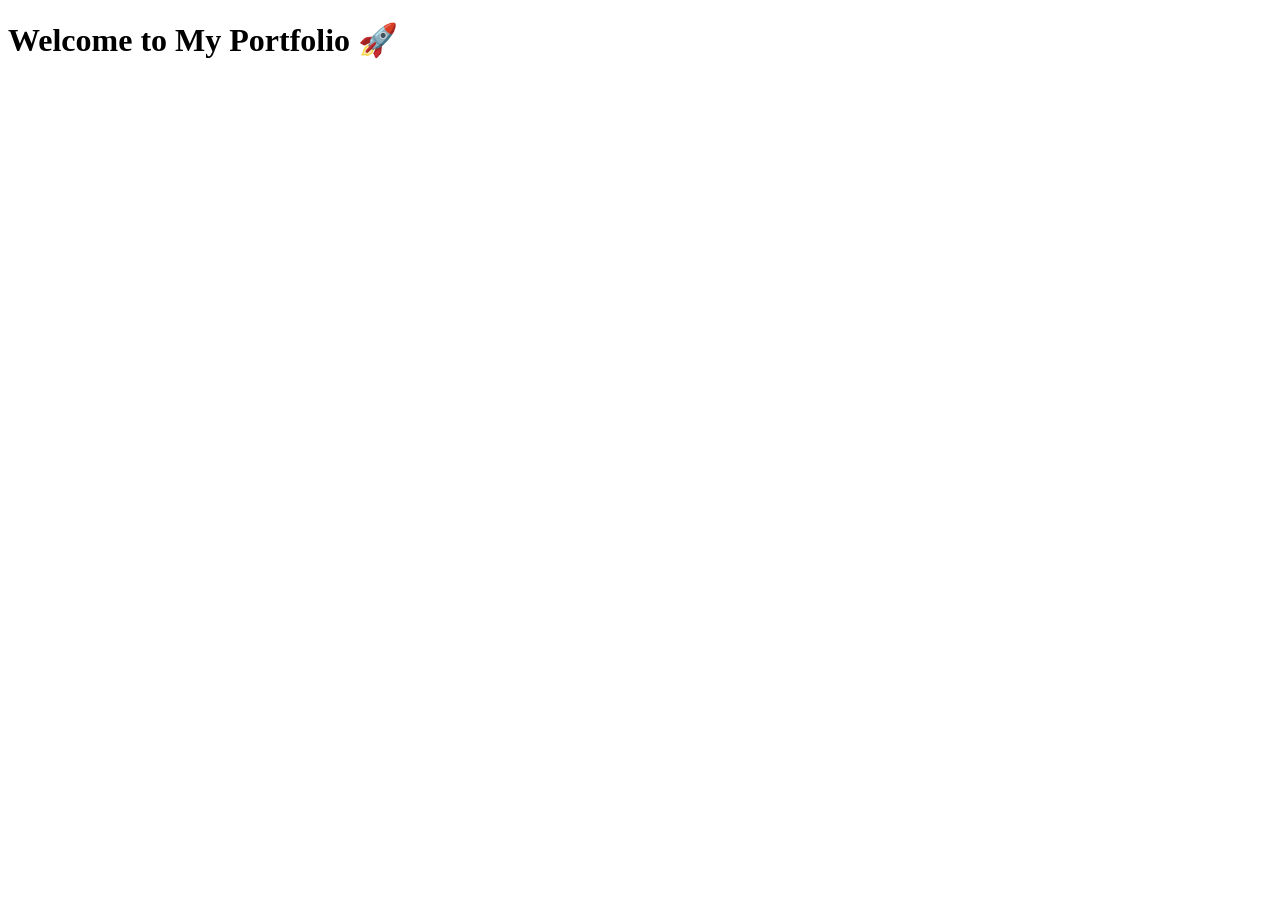
==== index.html @ a20537d0 "Add portfolio files" ====
<!DOCTYPE html>
<html lang="en">
<head>
    <meta charset="UTF-8">
    <meta name="viewport" content="width=device-width, initial-scale=1.0">
    <title>Madiha Mahvish | Portfolio</title>

    <link rel="stylesheet" href="style.css">
</head>
<body>

<h1>Welcome to My Portfolio 🚀</h1>

<script src="script.js"></script>

</body>
</html>
---- style.css ----
/* =========================
   About Section
========================= */

.about{

padding:140px 8% 80px;

}

.about-container{

display:flex;

align-items:center;

justify-content:center;

gap:60px;

flex-wrap:wrap;

}

.about-image img{

width:320px;

height:320px;

object-fit:cover;

border-radius:50%;

border:5px solid rgba(255,255,255,.15);

box-shadow:0 20px 50px rgba(91,108,255,.3);

}

.about-content{

flex:1;

min-width:320px;

}

.about-content h1{

font-size:48px;

margin-bottom:20px;

background:linear-gradient(90deg,#66d9ff,#7c6cff,#d946ef);

-webkit-background-clip:text;

-webkit-text-fill-color:transparent;

}

.about-content p{

color:#d7d7d7;

line-height:1.8;

margin-bottom:20px;

}

.skills{

margin:30px 0;

}

.skills h2{

margin-bottom:15px;

}

.skills span{

display:inline-block;

padding:10px 18px;

margin:8px;

background:rgba(255,255,255,.08);

border-radius:30px;

backdrop-filter:blur(15px);

transition:.3s;

}

.skills span:hover{

background:linear-gradient(90deg,#5b6cff,#8b5cf6);

transform:translateY(-4px);

}

.info p{

margin:10px 0;

}

@media(max-width:768px){

.about-content h1{

font-size:36px;

}

.about-image img{

width:240px;

height:240px;

}

}/* ===========================
   Projects
=========================== */

.projects{

padding:140px 8%;

}

.section-title{

text-align:center;

font-size:50px;

margin-bottom:60px;

background:linear-gradient(90deg,#66d9ff,#8b5cf6,#d946ef);

-webkit-background-clip:text;

-webkit-text-fill-color:transparent;

}

.project-grid{

display:grid;

grid-template-columns:repeat(auto-fit,minmax(320px,1fr));

gap:35px;

}

.project-card{

padding:25px;

border-radius:25px;

}

.project-card img{

width:100%;

height:220px;

object-fit:cover;

border-radius:20px;

margin-bottom:20px;

}

.project-card h2{

margin-bottom:15px;

}

.project-card p{

color:#cfcfcf;

line-height:1.6;

margin-bottom:20px;

}

.tech{

margin-bottom:20px;

}

.tech span{

display:inline-block;

padding:8px 16px;

margin:5px;

background:rgba(255,255,255,.08);

border-radius:30px;

font-size:14px;

transition:.3s;

}

.tech span:hover{

background:#5b6cff;

}

.project-card:hover{

transform:translateY(-12px);

transition:.4s;

box-shadow:0 20px 50px rgba(91,108,255,.35);

}/* ==========================
Dashboard
========================== */

.dashboard{

padding:140px 8%;

}

.stats{

display:grid;

grid-template-columns:repeat(auto-fit,minmax(220px,1fr));

gap:25px;

margin-bottom:60px;

}

.stat-card{

text-align:center;

padding:30px;

}

.stat-card h2{

font-size:45px;

color:#7c6cff;

margin-bottom:10px;

}

.chart-grid{

display:grid;

grid-template-columns:repeat(auto-fit,minmax(450px,1fr));

gap:30px;

}

#skillsChart,
#projectChart{

width:100%;

height:420px;

}

@media(max-width:768px){

.chart-grid{

grid-template-columns:1fr;

}

}/* ===========================
CONTACT
=========================== */

.contact{

padding:140px 8%;

}

.contact-container{

display:grid;

grid-template-columns:1fr 1fr;

gap:40px;

}

.contact-info{

padding:40px;

}

.contact-info h2{

margin-bottom:20px;

font-size:35px;

}

.contact-info p{

color:#cfcfcf;

line-height:1.7;

margin-bottom:30px;

}

.contact-item{

display:flex;

align-items:center;

gap:15px;

margin:20px 0;

font-size:18px;

}

.contact-item i{

font-size:22px;

color:#7c6cff;

}

.contact-form{

padding:40px;

}

.contact-form form{

display:flex;

flex-direction:column;

gap:20px;

}

.contact-form input,

.contact-form textarea{

padding:18px;

border:none;

border-radius:15px;

background:rgba(255,255,255,.08);

color:white;

font-size:16px;

outline:none;

backdrop-filter:blur(10px);

}

.contact-form textarea{

resize:none;

}

.contact-form button{

cursor:pointer;

}

.contact-form input::placeholder,

.contact-form textarea::placeholder{

color:#bfbfbf;

}

@media(max-width:900px){

.contact-container{

grid-template-columns:1fr;

}

}/* ===========================
CHATBOT
=========================== */

.chat-section{

padding:140px 8%;

display:flex;

justify-content:center;

}

.chatbot{

width:700px;

padding:30px;

}

.chatbot h1{

text-align:center;

margin-bottom:25px;

}

.chat-box{

height:420px;

overflow-y:auto;

background:rgba(255,255,255,.05);

padding:20px;

border-radius:20px;

margin-bottom:20px;

}

.bot-msg{

background:#5b6cff;

padding:12px 18px;

border-radius:15px;

margin:10px 0;

width:fit-content;

max-width:80%;

}

.user-msg{

background:#222;

padding:12px 18px;

border-radius:15px;

margin:10px 0 10px auto;

width:fit-content;

max-width:80%;

}

.chat-input{

display:flex;

gap:15px;

}

.chat-input input{

flex:1;

padding:16px;

border:none;

border-radius:15px;

background:rgba(255,255,255,.08);

color:white;

outline:none;

}

.chat-input button{

padding:16px 30px;

}/* ==========================
CERTIFICATES
========================== */

.certificates{

padding:140px 8%;

}

.certificate-grid{

display:grid;

grid-template-columns:repeat(auto-fit,minmax(320px,1fr));

gap:30px;

}

.certificate-card{

padding:35px;

text-align:center;

transition:.4s;

}

.certificate-card:hover{

transform:translateY(-12px);

}

.certificate-card i{

font-size:60px;

margin-bottom:20px;

background:linear-gradient(90deg,#66d9ff,#8b5cf6,#d946ef);

-webkit-background-clip:text;

-webkit-text-fill-color:transparent;

}

.certificate-card h2{

margin-bottom:15px;

}

.certificate-card p{

color:#d0d0d0;

margin-bottom:25px;

line-height:1.6;

}/* ===========================
THEME TOGGLE
=========================== */

.theme-btn{

width:50px;

height:50px;

border:none;

border-radius:50%;

cursor:pointer;

font-size:22px;

background:rgba(255,255,255,.12);

backdrop-filter:blur(15px);

color:white;

transition:.4s;

}

.theme-btn:hover{

transform:rotate(180deg);

background:#5b6cff;

}

/* ===========================
LIGHT MODE
=========================== */

body.light{

background:#f4f7fc;

color:#111;

}

body.light nav{

background:rgba(255,255,255,.75);

}

body.light .glass{

background:rgba(255,255,255,.75);

border:1px solid rgba(0,0,0,.08);

}

body.light p,

body.light span,

body.light li,

body.light a{

color:#222;

}

body.light .btn{

color:white;

}/* ===========================
GITHUB
=========================== */

.github{

padding:140px 8%;

}

.repo-grid{

display:grid;

grid-template-columns:repeat(auto-fit,minmax(340px,1fr));

gap:30px;

}

.repo-card{

padding:30px;

transition:.4s;

}

.repo-card:hover{

transform:translateY(-10px);

}

.repo-card h2{

margin-bottom:15px;

}

.repo-card p{

color:#cfcfcf;

margin-bottom:20px;

line-height:1.7;

min-height:70px;

}

.repo-info{

display:flex;

justify-content:space-between;

margin-bottom:20px;

font-size:18px;

}/* ===================================
   PRELOADER
=================================== */

#preloader{

position:fixed;

top:0;
left:0;

width:100%;
height:100vh;

background:#09090f;

display:flex;

justify-content:center;
align-items:center;

z-index:99999;

transition:opacity .8s ease,
visibility .8s;

}

#preloader.hide{

opacity:0;
visibility:hidden;

}

.loader{

text-align:center;

}

.circle{

width:90px;
height:90px;

border-radius:50%;

border:6px solid rgba(255,255,255,.15);

border-top:6px solid #7c6cff;

animation:spin 1s linear infinite;

margin:auto auto 25px;

}

.loader h2{

font-size:30px;

background:linear-gradient(90deg,#66d9ff,#7c6cff,#d946ef);

-webkit-background-clip:text;

-webkit-text-fill-color:transparent;

margin-bottom:10px;

}

.loader p{

color:#bbbbbb;

}

@keyframes spin{

100%{

transform:rotate(360deg);

}

}
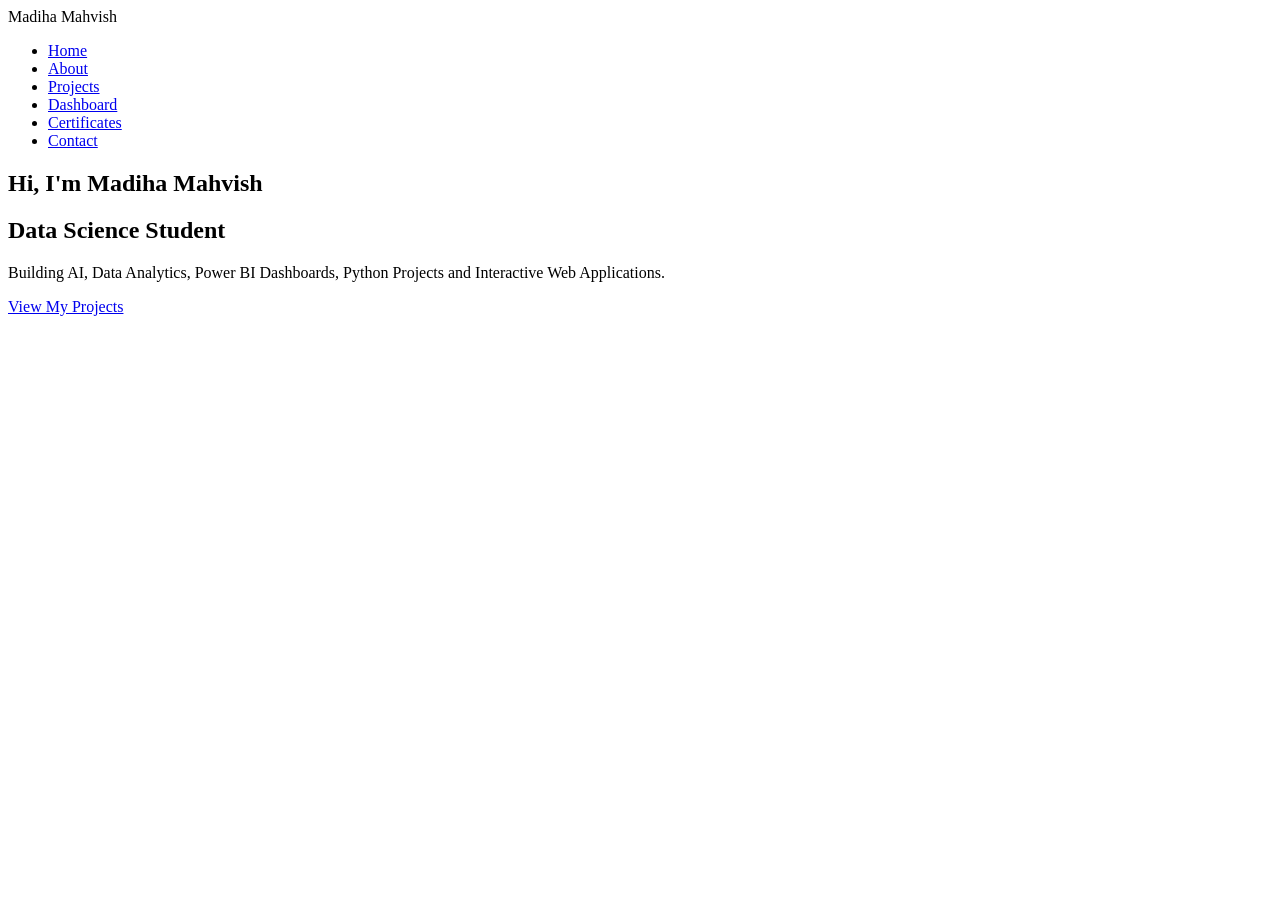
==== commit 7eb1774a: "Create premium homepage" ====
--- a/index.html
+++ b/index.html
@@ -1,17 +1,63 @@
+
 <!DOCTYPE html>
 <html lang="en">
 <head>
-    <meta charset="UTF-8">
-    <meta name="viewport" content="width=device-width, initial-scale=1.0">
-    <title>Madiha Mahvish | Portfolio</title>
+  <meta charset="UTF-8">
+  <meta name="viewport" content="width=device-width, initial-scale=1.0">
+  <title>Madiha Mahvish | AI Portfolio</title>
 
-    <link rel="stylesheet" href="style.css">
+  <link rel="stylesheet" href="css/style.css">
+
+  <link rel="preconnect" href="https://fonts.googleapis.com">
+  <link rel="preconnect" href="https://fonts.gstatic.com" crossorigin>
+
+  <link href="https://fonts.googleapis.com/css2?family=Poppins:wght@300;400;500;600;700&display=swap" rel="stylesheet">
 </head>
+
 <body>
 
-<h1>Welcome to My Portfolio 🚀</h1>
+<nav class="navbar">
 
-<script src="script.js"></script>
+<div class="logo">
+Madiha Mahvish
+</div>
+
+<ul>
+
+<li><a href="index.html">Home</a></li>
+<li><a href="about.html">About</a></li>
+<li><a href="projects.html">Projects</a></li>
+<li><a href="dashboard.html">Dashboard</a></li>
+<li><a href="certificates.html">Certificates</a></li>
+<li><a href="contact.html">Contact</a></li>
+
+</ul>
+
+</nav>
+
+<section class="hero">
+
+<h1>
+Hi, I'm <span>Madiha Mahvish</span>
+</h1>
+
+<h2>
+Data Science Student
+</h2>
+
+<p>
+
+Building AI, Data Analytics, Power BI Dashboards, Python Projects and Interactive Web Applications.
+
+</p>
+
+<a href="projects.html" class="btn">
+View My Projects
+</a>
+
+</section>
+
+<script src="js/script.js"></script>
 
 </body>
 </html>
--- a/css/style.css
+++ b/css/style.css
@@ -0,0 +1,842 @@
+/* =========================
+   About Section
+========================= */
+
+.about{
+
+padding:140px 8% 80px;
+
+}
+
+.about-container{
+
+display:flex;
+
+align-items:center;
+
+justify-content:center;
+
+gap:60px;
+
+flex-wrap:wrap;
+
+}
+
+.about-image img{
+
+width:320px;
+
+height:320px;
+
+object-fit:cover;
+
+border-radius:50%;
+
+border:5px solid rgba(255,255,255,.15);
+
+box-shadow:0 20px 50px rgba(91,108,255,.3);
+
+}
+
+.about-content{
+
+flex:1;
+
+min-width:320px;
+
+}
+
+.about-content h1{
+
+font-size:48px;
+
+margin-bottom:20px;
+
+background:linear-gradient(90deg,#66d9ff,#7c6cff,#d946ef);
+
+-webkit-background-clip:text;
+
+-webkit-text-fill-color:transparent;
+
+}
+
+.about-content p{
+
+color:#d7d7d7;
+
+line-height:1.8;
+
+margin-bottom:20px;
+
+}
+
+.skills{
+
+margin:30px 0;
+
+}
+
+.skills h2{
+
+margin-bottom:15px;
+
+}
+
+.skills span{
+
+display:inline-block;
+
+padding:10px 18px;
+
+margin:8px;
+
+background:rgba(255,255,255,.08);
+
+border-radius:30px;
+
+backdrop-filter:blur(15px);
+
+transition:.3s;
+
+}
+
+.skills span:hover{
+
+background:linear-gradient(90deg,#5b6cff,#8b5cf6);
+
+transform:translateY(-4px);
+
+}
+
+.info p{
+
+margin:10px 0;
+
+}
+
+@media(max-width:768px){
+
+.about-content h1{
+
+font-size:36px;
+
+}
+
+.about-image img{
+
+width:240px;
+
+height:240px;
+
+}
+
+}/* ===========================
+   Projects
+=========================== */
+
+.projects{
+
+padding:140px 8%;
+
+}
+
+.section-title{
+
+text-align:center;
+
+font-size:50px;
+
+margin-bottom:60px;
+
+background:linear-gradient(90deg,#66d9ff,#8b5cf6,#d946ef);
+
+-webkit-background-clip:text;
+
+-webkit-text-fill-color:transparent;
+
+}
+
+.project-grid{
+
+display:grid;
+
+grid-template-columns:repeat(auto-fit,minmax(320px,1fr));
+
+gap:35px;
+
+}
+
+.project-card{
+
+padding:25px;
+
+border-radius:25px;
+
+}
+
+.project-card img{
+
+width:100%;
+
+height:220px;
+
+object-fit:cover;
+
+border-radius:20px;
+
+margin-bottom:20px;
+
+}
+
+.project-card h2{
+
+margin-bottom:15px;
+
+}
+
+.project-card p{
+
+color:#cfcfcf;
+
+line-height:1.6;
+
+margin-bottom:20px;
+
+}
+
+.tech{
+
+margin-bottom:20px;
+
+}
+
+.tech span{
+
+display:inline-block;
+
+padding:8px 16px;
+
+margin:5px;
+
+background:rgba(255,255,255,.08);
+
+border-radius:30px;
+
+font-size:14px;
+
+transition:.3s;
+
+}
+
+.tech span:hover{
+
+background:#5b6cff;
+
+}
+
+.project-card:hover{
+
+transform:translateY(-12px);
+
+transition:.4s;
+
+box-shadow:0 20px 50px rgba(91,108,255,.35);
+
+}/* ==========================
+Dashboard
+========================== */
+
+.dashboard{
+
+padding:140px 8%;
+
+}
+
+.stats{
+
+display:grid;
+
+grid-template-columns:repeat(auto-fit,minmax(220px,1fr));
+
+gap:25px;
+
+margin-bottom:60px;
+
+}
+
+.stat-card{
+
+text-align:center;
+
+padding:30px;
+
+}
+
+.stat-card h2{
+
+font-size:45px;
+
+color:#7c6cff;
+
+margin-bottom:10px;
+
+}
+
+.chart-grid{
+
+display:grid;
+
+grid-template-columns:repeat(auto-fit,minmax(450px,1fr));
+
+gap:30px;
+
+}
+
+#skillsChart,
+#projectChart{
+
+width:100%;
+
+height:420px;
+
+}
+
+@media(max-width:768px){
+
+.chart-grid{
+
+grid-template-columns:1fr;
+
+}
+
+}/* ===========================
+CONTACT
+=========================== */
+
+.contact{
+
+padding:140px 8%;
+
+}
+
+.contact-container{
+
+display:grid;
+
+grid-template-columns:1fr 1fr;
+
+gap:40px;
+
+}
+
+.contact-info{
+
+padding:40px;
+
+}
+
+.contact-info h2{
+
+margin-bottom:20px;
+
+font-size:35px;
+
+}
+
+.contact-info p{
+
+color:#cfcfcf;
+
+line-height:1.7;
+
+margin-bottom:30px;
+
+}
+
+.contact-item{
+
+display:flex;
+
+align-items:center;
+
+gap:15px;
+
+margin:20px 0;
+
+font-size:18px;
+
+}
+
+.contact-item i{
+
+font-size:22px;
+
+color:#7c6cff;
+
+}
+
+.contact-form{
+
+padding:40px;
+
+}
+
+.contact-form form{
+
+display:flex;
+
+flex-direction:column;
+
+gap:20px;
+
+}
+
+.contact-form input,
+
+.contact-form textarea{
+
+padding:18px;
+
+border:none;
+
+border-radius:15px;
+
+background:rgba(255,255,255,.08);
+
+color:white;
+
+font-size:16px;
+
+outline:none;
+
+backdrop-filter:blur(10px);
+
+}
+
+.contact-form textarea{
+
+resize:none;
+
+}
+
+.contact-form button{
+
+cursor:pointer;
+
+}
+
+.contact-form input::placeholder,
+
+.contact-form textarea::placeholder{
+
+color:#bfbfbf;
+
+}
+
+@media(max-width:900px){
+
+.contact-container{
+
+grid-template-columns:1fr;
+
+}
+
+}/* ===========================
+CHATBOT
+=========================== */
+
+.chat-section{
+
+padding:140px 8%;
+
+display:flex;
+
+justify-content:center;
+
+}
+
+.chatbot{
+
+width:700px;
+
+padding:30px;
+
+}
+
+.chatbot h1{
+
+text-align:center;
+
+margin-bottom:25px;
+
+}
+
+.chat-box{
+
+height:420px;
+
+overflow-y:auto;
+
+background:rgba(255,255,255,.05);
+
+padding:20px;
+
+border-radius:20px;
+
+margin-bottom:20px;
+
+}
+
+.bot-msg{
+
+background:#5b6cff;
+
+padding:12px 18px;
+
+border-radius:15px;
+
+margin:10px 0;
+
+width:fit-content;
+
+max-width:80%;
+
+}
+
+.user-msg{
+
+background:#222;
+
+padding:12px 18px;
+
+border-radius:15px;
+
+margin:10px 0 10px auto;
+
+width:fit-content;
+
+max-width:80%;
+
+}
+
+.chat-input{
+
+display:flex;
+
+gap:15px;
+
+}
+
+.chat-input input{
+
+flex:1;
+
+padding:16px;
+
+border:none;
+
+border-radius:15px;
+
+background:rgba(255,255,255,.08);
+
+color:white;
+
+outline:none;
+
+}
+
+.chat-input button{
+
+padding:16px 30px;
+
+}/* ==========================
+CERTIFICATES
+========================== */
+
+.certificates{
+
+padding:140px 8%;
+
+}
+
+.certificate-grid{
+
+display:grid;
+
+grid-template-columns:repeat(auto-fit,minmax(320px,1fr));
+
+gap:30px;
+
+}
+
+.certificate-card{
+
+padding:35px;
+
+text-align:center;
+
+transition:.4s;
+
+}
+
+.certificate-card:hover{
+
+transform:translateY(-12px);
+
+}
+
+.certificate-card i{
+
+font-size:60px;
+
+margin-bottom:20px;
+
+background:linear-gradient(90deg,#66d9ff,#8b5cf6,#d946ef);
+
+-webkit-background-clip:text;
+
+-webkit-text-fill-color:transparent;
+
+}
+
+.certificate-card h2{
+
+margin-bottom:15px;
+
+}
+
+.certificate-card p{
+
+color:#d0d0d0;
+
+margin-bottom:25px;
+
+line-height:1.6;
+
+}/* ===========================
+THEME TOGGLE
+=========================== */
+
+.theme-btn{
+
+width:50px;
+
+height:50px;
+
+border:none;
+
+border-radius:50%;
+
+cursor:pointer;
+
+font-size:22px;
+
+background:rgba(255,255,255,.12);
+
+backdrop-filter:blur(15px);
+
+color:white;
+
+transition:.4s;
+
+}
+
+.theme-btn:hover{
+
+transform:rotate(180deg);
+
+background:#5b6cff;
+
+}
+
+/* ===========================
+LIGHT MODE
+=========================== */
+
+body.light{
+
+background:#f4f7fc;
+
+color:#111;
+
+}
+
+body.light nav{
+
+background:rgba(255,255,255,.75);
+
+}
+
+body.light .glass{
+
+background:rgba(255,255,255,.75);
+
+border:1px solid rgba(0,0,0,.08);
+
+}
+
+body.light p,
+
+body.light span,
+
+body.light li,
+
+body.light a{
+
+color:#222;
+
+}
+
+body.light .btn{
+
+color:white;
+
+}/* ===========================
+GITHUB
+=========================== */
+
+.github{
+
+padding:140px 8%;
+
+}
+
+.repo-grid{
+
+display:grid;
+
+grid-template-columns:repeat(auto-fit,minmax(340px,1fr));
+
+gap:30px;
+
+}
+
+.repo-card{
+
+padding:30px;
+
+transition:.4s;
+
+}
+
+.repo-card:hover{
+
+transform:translateY(-10px);
+
+}
+
+.repo-card h2{
+
+margin-bottom:15px;
+
+}
+
+.repo-card p{
+
+color:#cfcfcf;
+
+margin-bottom:20px;
+
+line-height:1.7;
+
+min-height:70px;
+
+}
+
+.repo-info{
+
+display:flex;
+
+justify-content:space-between;
+
+margin-bottom:20px;
+
+font-size:18px;
+
+}/* ===================================
+   PRELOADER
+=================================== */
+
+#preloader{
+
+position:fixed;
+
+top:0;
+left:0;
+
+width:100%;
+height:100vh;
+
+background:#09090f;
+
+display:flex;
+
+justify-content:center;
+align-items:center;
+
+z-index:99999;
+
+transition:opacity .8s ease,
+visibility .8s;
+
+}
+
+#preloader.hide{
+
+opacity:0;
+visibility:hidden;
+
+}
+
+.loader{
+
+text-align:center;
+
+}
+
+.circle{
+
+width:90px;
+height:90px;
+
+border-radius:50%;
+
+border:6px solid rgba(255,255,255,.15);
+
+border-top:6px solid #7c6cff;
+
+animation:spin 1s linear infinite;
+
+margin:auto auto 25px;
+
+}
+
+.loader h2{
+
+font-size:30px;
+
+background:linear-gradient(90deg,#66d9ff,#7c6cff,#d946ef);
+
+-webkit-background-clip:text;
+
+-webkit-text-fill-color:transparent;
+
+margin-bottom:10px;
+
+}
+
+.loader p{
+
+color:#bbbbbb;
+
+}
+
+@keyframes spin{
+
+100%{
+
+transform:rotate(360deg);
+
+}
+
+}
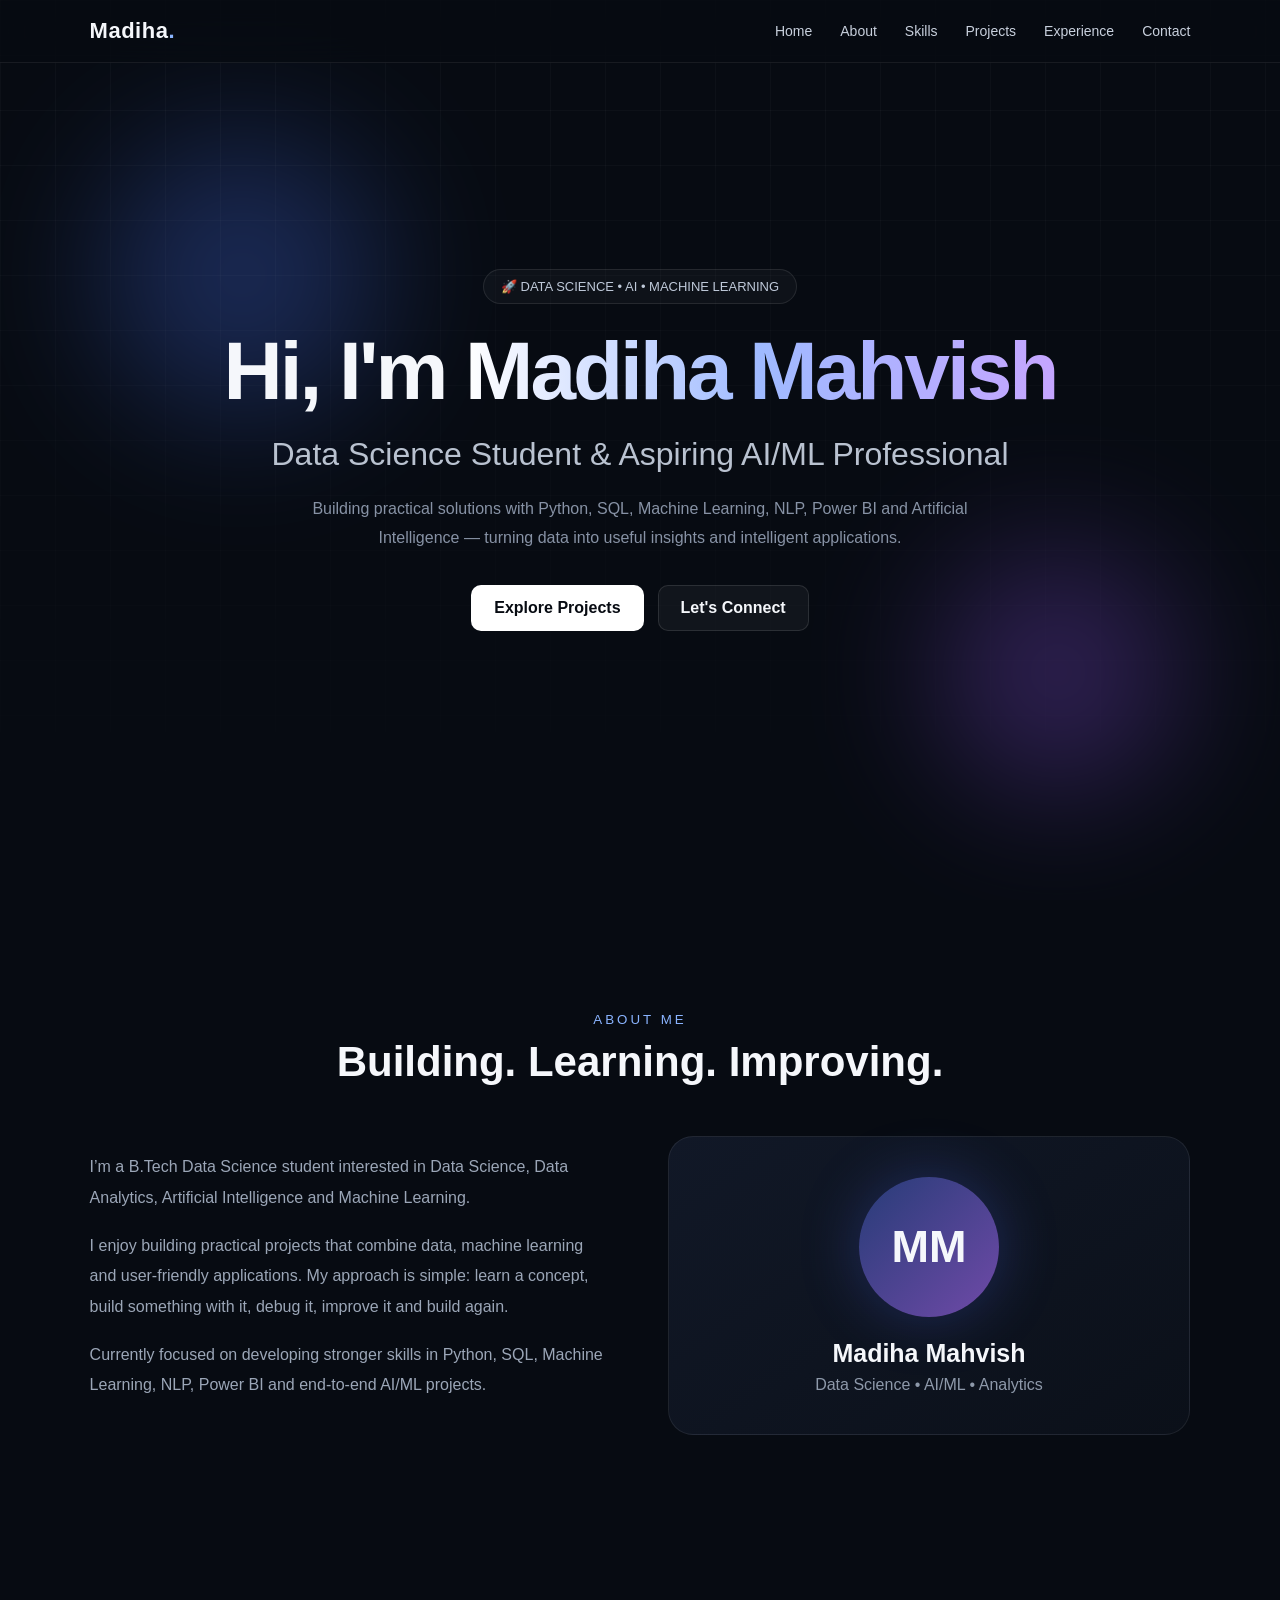
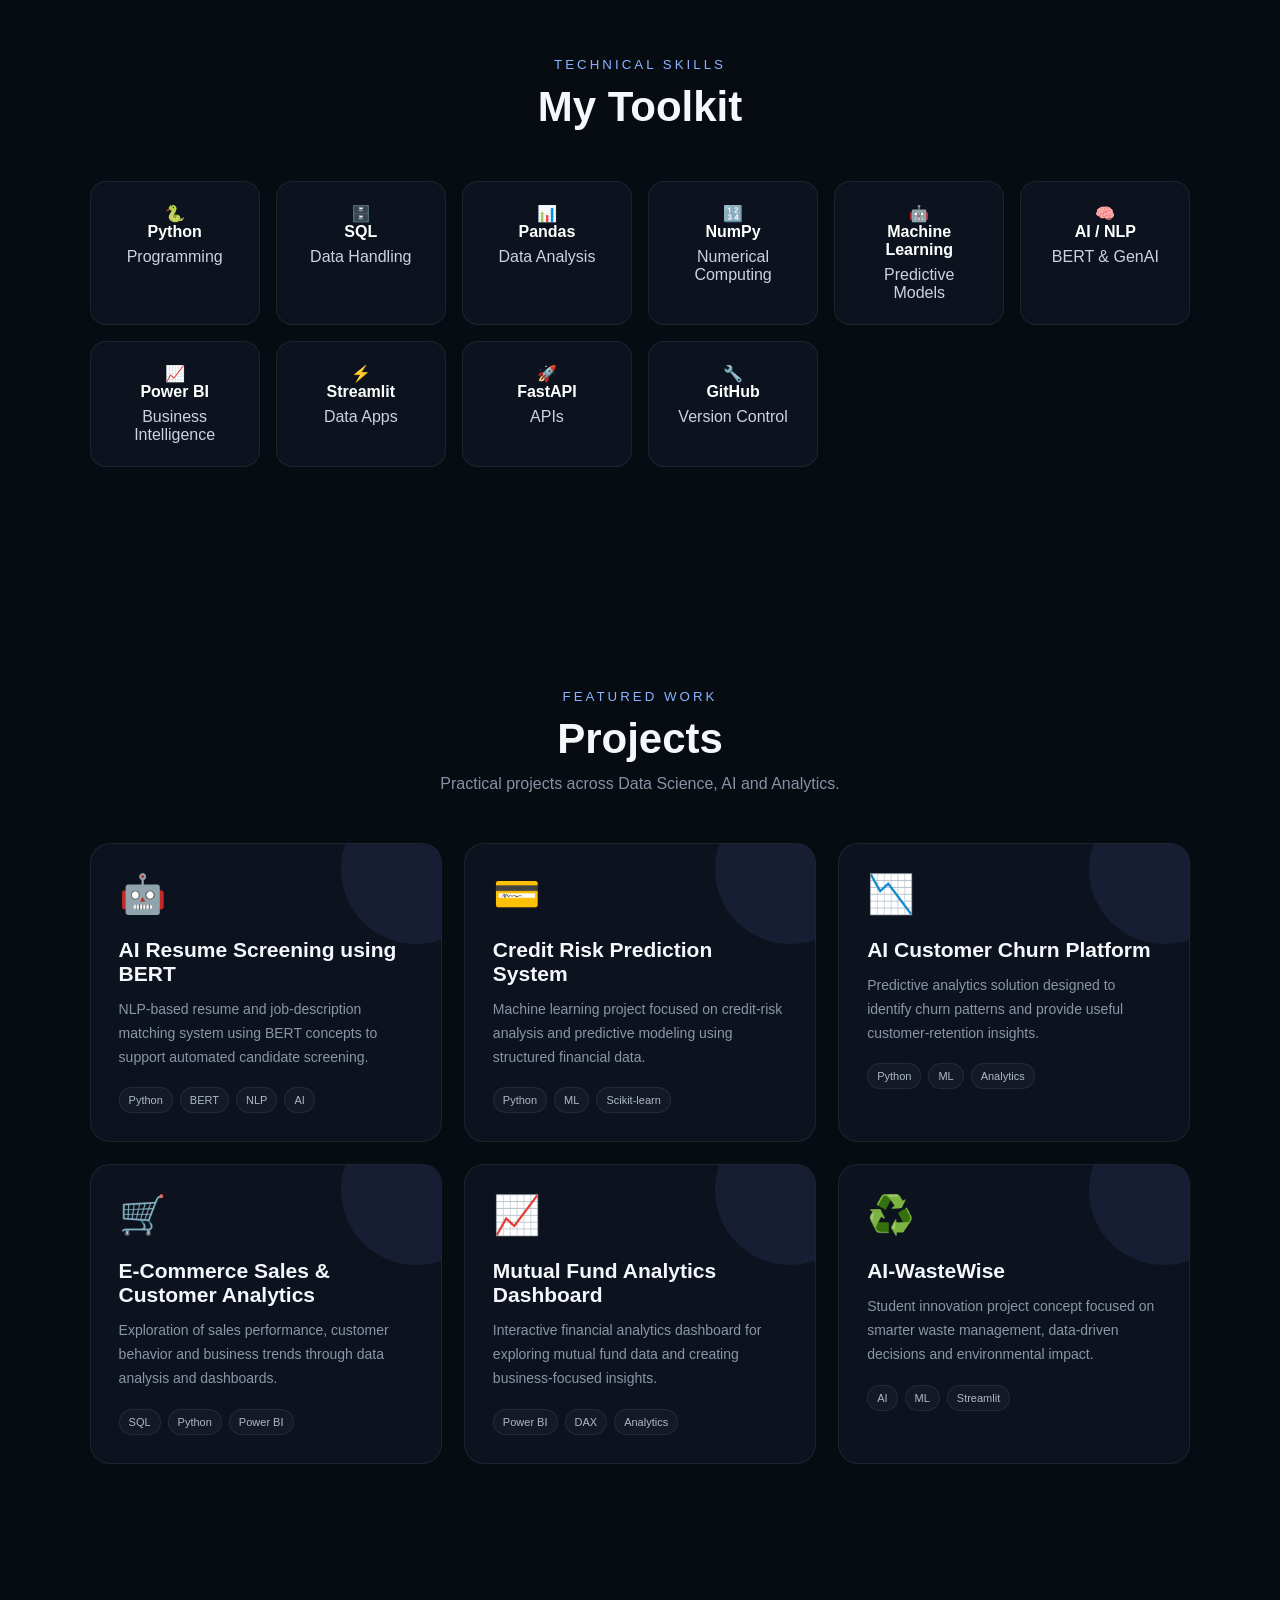
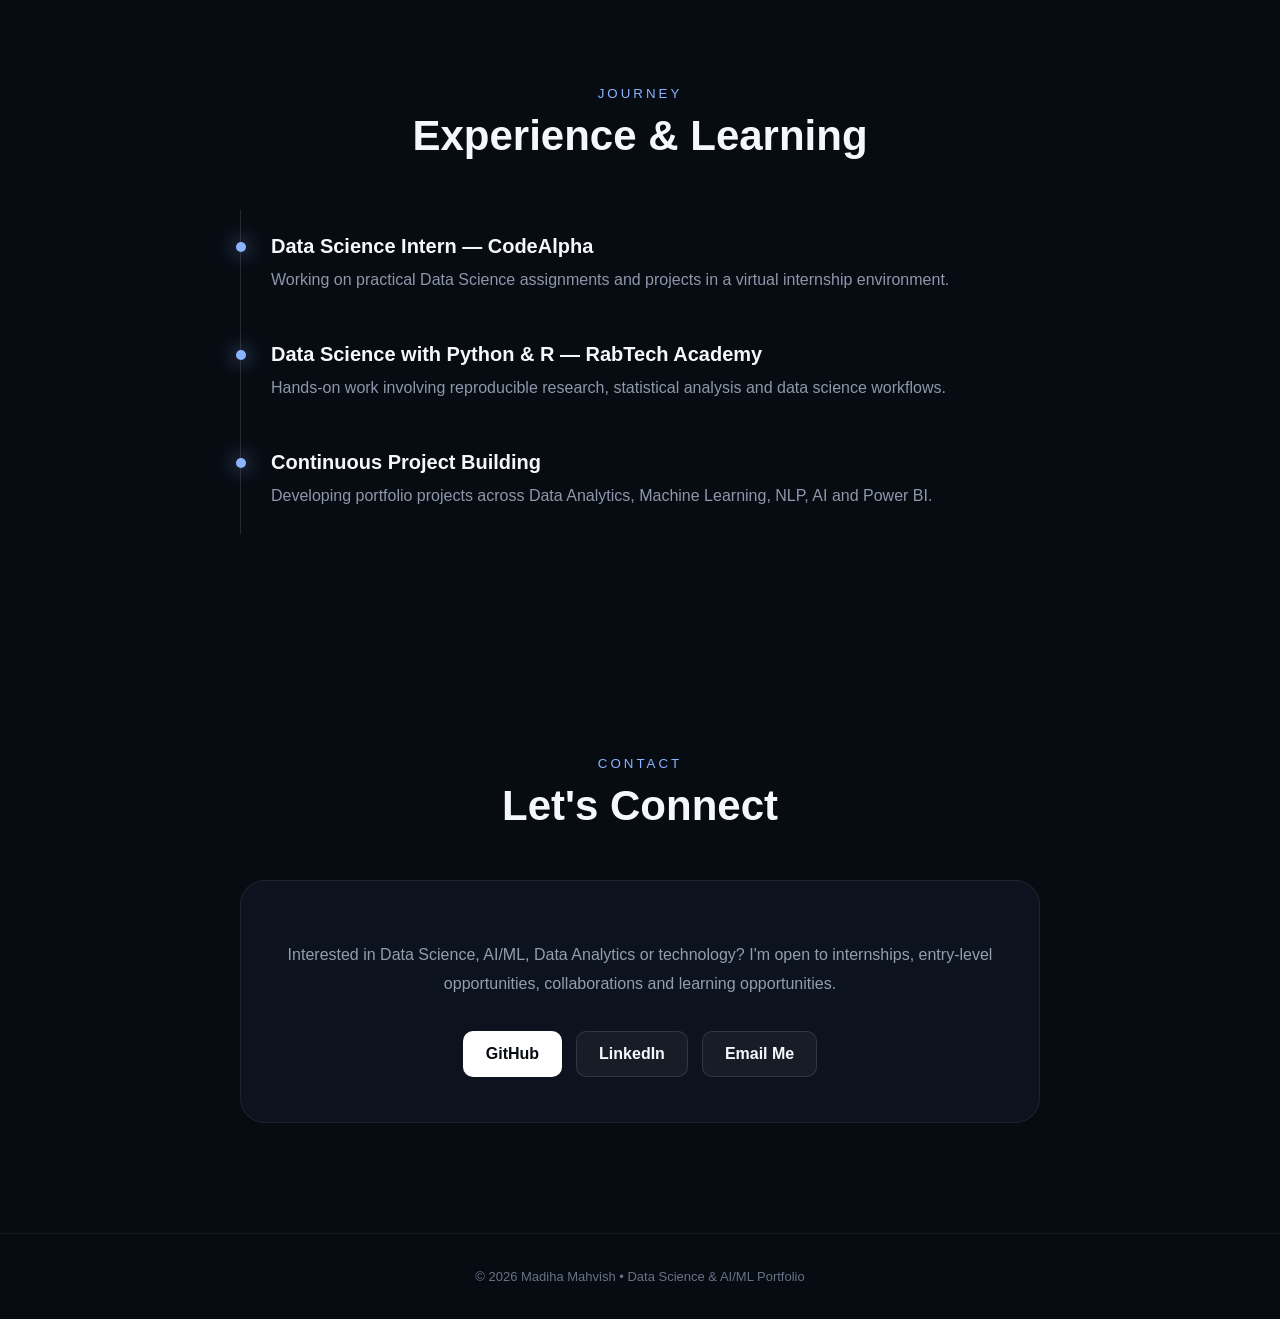
==== commit 396d93b8: "Create professional animated portfolio" ====
--- a/index.html
+++ b/index.html
@@ -1,63 +1,181 @@
-
 <!DOCTYPE html>
 <html lang="en">
 <head>
-  <meta charset="UTF-8">
-  <meta name="viewport" content="width=device-width, initial-scale=1.0">
-  <title>Madiha Mahvish | AI Portfolio</title>
-
-  <link rel="stylesheet" href="css/style.css">
-
-  <link rel="preconnect" href="https://fonts.googleapis.com">
-  <link rel="preconnect" href="https://fonts.gstatic.com" crossorigin>
-
-  <link href="https://fonts.googleapis.com/css2?family=Poppins:wght@300;400;500;600;700&display=swap" rel="stylesheet">
+<meta charset="UTF-8">
+<meta name="viewport" content="width=device-width,initial-scale=1.0">
+<title>Madiha Mahvish | Data Science & AI/ML</title>
+<meta name="description" content="Madiha Mahvish - Data Science, AI/ML and Data Analytics Portfolio">
+<style>
+*{margin:0;padding:0;box-sizing:border-box}
+html{scroll-behavior:smooth}
+body{font-family:Inter,Arial,sans-serif;background:#070b12;color:#f5f7fb;overflow-x:hidden}
+a{text-decoration:none;color:inherit}
+nav{position:fixed;top:0;left:0;width:100%;z-index:1000;padding:18px 7%;display:flex;align-items:center;justify-content:space-between;background:rgba(7,11,18,.75);backdrop-filter:blur(18px);border-bottom:1px solid #ffffff12}
+.logo{font-size:22px;font-weight:800;letter-spacing:.5px}
+.logo span{color:#8ab4ff}
+.navlinks{display:flex;gap:28px;color:#c8d0dd;font-size:14px}
+.navlinks a{transition:.3s}
+.navlinks a:hover{color:#fff;transform:translateY(-2px)}
+.menu{display:none;font-size:26px;cursor:pointer}
+section{padding:110px 7%}
+.hero{min-height:100vh;display:flex;align-items:center;justify-content:center;position:relative;text-align:center;overflow:hidden}
+.orb{position:absolute;border-radius:50%;filter:blur(70px);opacity:.28;animation:float 7s ease-in-out infinite}
+.o1{width:280px;height:280px;background:#4c78ff;top:15%;left:8%}
+.o2{width:240px;height:240px;background:#9b59ff;right:8%;bottom:12%;animation-delay:2s}
+.gridbg{position:absolute;inset:0;background-image:linear-gradient(#ffffff08 1px,transparent 1px),linear-gradient(90deg,#ffffff08 1px,transparent 1px);background-size:55px 55px;mask-image:linear-gradient(to bottom,black,transparent)}
+.hero-content{position:relative;z-index:2;max-width:950px;animation:heroIn 1s ease}
+.badge{display:inline-block;padding:9px 17px;border:1px solid #ffffff18;border-radius:50px;background:#ffffff08;color:#bfc9d9;font-size:13px;margin-bottom:25px}
+.hero h1{font-size:clamp(42px,7vw,82px);line-height:1.03;letter-spacing:-3px}
+.gradient{background:linear-gradient(90deg,#fff,#9fbaff,#c5a5ff);-webkit-background-clip:text;color:transparent}
+.hero h2{font-size:clamp(20px,3vw,32px);margin:22px 0;color:#b9c2d0;font-weight:500}
+.hero p{max-width:700px;margin:auto;color:#8792a5;line-height:1.8;font-size:16px}
+.buttons{margin-top:32px;display:flex;justify-content:center;gap:14px;flex-wrap:wrap}
+.btn{padding:13px 22px;border-radius:10px;border:1px solid #ffffff1c;background:#ffffff0b;transition:.3s;font-weight:600}
+.btn.primary{background:#fff;color:#070b12}
+.btn:hover{transform:translateY(-4px);box-shadow:0 15px 35px #0008}
+.title{text-align:center;margin-bottom:50px}
+.title small{color:#8ab4ff;text-transform:uppercase;letter-spacing:3px}
+.title h2{font-size:42px;margin-top:10px}
+.title p{color:#8792a5;margin-top:12px}
+.about{display:grid;grid-template-columns:1fr 1fr;gap:55px;align-items:center}
+.about-text p{color:#9ba6b7;line-height:1.9;margin-bottom:18px}
+.profile{border:1px solid #ffffff14;border-radius:25px;padding:40px;background:linear-gradient(145deg,#111827,#0b1019);text-align:center;animation:cardFloat 5s ease-in-out infinite}
+.avatar{width:140px;height:140px;margin:auto;border-radius:50%;display:grid;place-items:center;font-size:45px;font-weight:800;background:linear-gradient(135deg,#273c78,#704aa8);box-shadow:0 0 60px #526cff44}
+.profile h3{margin-top:22px;font-size:25px}.profile p{color:#8e99aa;margin-top:8px}
+.skills{display:grid;grid-template-columns:repeat(auto-fit,minmax(150px,1fr));gap:16px}
+.skill{padding:22px;text-align:center;border:1px solid #ffffff12;background:#0d131e;border-radius:16px;transition:.35s;color:#cbd3df}
+.skill:hover{transform:translateY(-8px);background:#121a28;border-color:#6f8dff66;box-shadow:0 15px 35px #0006}
+.skill b{display:block;color:#fff;margin-bottom:7px}
+.projects{display:grid;grid-template-columns:repeat(auto-fit,minmax(280px,1fr));gap:22px}
+.project{position:relative;overflow:hidden;border:1px solid #ffffff12;background:#0d131e;border-radius:20px;padding:28px;min-height:270px;transition:.4s}
+.project:before{content:"";position:absolute;width:150px;height:150px;border-radius:50%;background:#7187ff18;right:-50px;top:-50px;transition:.5s}
+.project:hover{transform:translateY(-10px);border-color:#7187ff55;box-shadow:0 25px 50px #0007}
+.project:hover:before{transform:scale(2)}
+.icon{font-size:38px;margin-bottom:22px}
+.project h3{font-size:21px;margin-bottom:12px}
+.project p{color:#8995a8;line-height:1.7;font-size:14px}
+.tags{margin-top:18px;display:flex;gap:7px;flex-wrap:wrap}
+.tags span{font-size:11px;padding:6px 9px;border-radius:20px;background:#ffffff08;border:1px solid #ffffff12;color:#aeb8c7}
+.timeline{max-width:800px;margin:auto}
+.item{padding:25px 0 25px 30px;border-left:1px solid #ffffff20;position:relative}
+.item:before{content:"";position:absolute;width:10px;height:10px;border-radius:50%;background:#8ab4ff;left:-5px;top:32px;box-shadow:0 0 20px #8ab4ff}
+.item h3{font-size:20px}.item p{color:#8d98aa;line-height:1.7;margin-top:8px}
+.contact{text-align:center}
+.contact-box{max-width:800px;margin:auto;padding:45px;border:1px solid #ffffff12;border-radius:25px;background:#0d131e}
+.contact-box p{color:#929dae;line-height:1.8;margin:15px auto 25px}
+footer{text-align:center;padding:35px 7%;border-top:1px solid #ffffff0d;color:#687386;font-size:13px}
+.reveal{opacity:0;transform:translateY(35px);transition:opacity .8s ease,transform .8s ease}
+.reveal.show{opacity:1;transform:none}
+@keyframes heroIn{from{opacity:0;transform:translateY(30px)}to{opacity:1;transform:none}}
+@keyframes float{0%,100%{transform:translate(0,0)}50%{transform:translate(25px,-30px)}}
+@keyframes cardFloat{0%,100%{transform:translateY(0)}50%{transform:translateY(-8px)}}
+@media(max-width:760px){
+.navlinks{display:none;position:absolute;top:70px;left:0;width:100%;padding:25px;flex-direction:column;background:#0b1019;text-align:center}
+.navlinks.open{display:flex}.menu{display:block}
+.about{grid-template-columns:1fr}.hero h1{letter-spacing:-2px}.title h2{font-size:34px}section{padding:90px 6%}
+}
+</style>
 </head>
-
 <body>
 
-<nav class="navbar">
-
-<div class="logo">
-Madiha Mahvish
+<nav>
+<a class="logo" href="#home">Madiha<span>.</span></a>
+<div class="navlinks" id="nav">
+<a href="#home">Home</a><a href="#about">About</a><a href="#skills">Skills</a><a href="#projects">Projects</a><a href="#experience">Experience</a><a href="#contact">Contact</a>
 </div>
-
-<ul>
-
-<li><a href="index.html">Home</a></li>
-<li><a href="about.html">About</a></li>
-<li><a href="projects.html">Projects</a></li>
-<li><a href="dashboard.html">Dashboard</a></li>
-<li><a href="certificates.html">Certificates</a></li>
-<li><a href="contact.html">Contact</a></li>
-
-</ul>
-
+<div class="menu" onclick="document.getElementById('nav').classList.toggle('open')">☰</div>
 </nav>
 
-<section class="hero">
-
-<h1>
-Hi, I'm <span>Madiha Mahvish</span>
-</h1>
-
-<h2>
-Data Science Student
-</h2>
-
-<p>
-
-Building AI, Data Analytics, Power BI Dashboards, Python Projects and Interactive Web Applications.
-
-</p>
-
-<a href="projects.html" class="btn">
-View My Projects
-</a>
-
+<section class="hero" id="home">
+<div class="orb o1"></div><div class="orb o2"></div><div class="gridbg"></div>
+<div class="hero-content">
+<div class="badge">🚀 DATA SCIENCE • AI • MACHINE LEARNING</div>
+<h1>Hi, I'm <span class="gradient">Madiha Mahvish</span></h1>
+<h2>Data Science Student & Aspiring AI/ML Professional</h2>
+<p>Building practical solutions with Python, SQL, Machine Learning, NLP, Power BI and Artificial Intelligence — turning data into useful insights and intelligent applications.</p>
+<div class="buttons">
+<a class="btn primary" href="#projects">Explore Projects</a>
+<a class="btn" href="#contact">Let's Connect</a>
+</div>
+</div>
 </section>
 
-<script src="js/script.js"></script>
+<section id="about" class="reveal">
+<div class="title"><small>About Me</small><h2>Building. Learning. Improving.</h2></div>
+<div class="about">
+<div class="about-text">
+<p>I’m a B.Tech Data Science student interested in Data Science, Data Analytics, Artificial Intelligence and Machine Learning.</p>
+<p>I enjoy building practical projects that combine data, machine learning and user-friendly applications. My approach is simple: learn a concept, build something with it, debug it, improve it and build again.</p>
+<p>Currently focused on developing stronger skills in Python, SQL, Machine Learning, NLP, Power BI and end-to-end AI/ML projects.</p>
+</div>
+<div class="profile"><div class="avatar">MM</div><h3>Madiha Mahvish</h3><p>Data Science • AI/ML • Analytics</p></div>
+</div>
+</section>
+
+<section id="skills" class="reveal">
+<div class="title"><small>Technical Skills</small><h2>My Toolkit</h2></div>
+<div class="skills">
+<div class="skill">🐍<b>Python</b>Programming</div>
+<div class="skill">🗄️<b>SQL</b>Data Handling</div>
+<div class="skill">📊<b>Pandas</b>Data Analysis</div>
+<div class="skill">🔢<b>NumPy</b>Numerical Computing</div>
+<div class="skill">🤖<b>Machine Learning</b>Predictive Models</div>
+<div class="skill">🧠<b>AI / NLP</b>BERT & GenAI</div>
+<div class="skill">📈<b>Power BI</b>Business Intelligence</div>
+<div class="skill">⚡<b>Streamlit</b>Data Apps</div>
+<div class="skill">🚀<b>FastAPI</b>APIs</div>
+<div class="skill">🔧<b>GitHub</b>Version Control</div>
+</div>
+</section>
+
+<section id="projects" class="reveal">
+<div class="title"><small>Featured Work</small><h2>Projects</h2><p>Practical projects across Data Science, AI and Analytics.</p></div>
+<div class="projects">
+
+<div class="project"><div class="icon">🤖</div><h3>AI Resume Screening using BERT</h3><p>NLP-based resume and job-description matching system using BERT concepts to support automated candidate screening.</p><div class="tags"><span>Python</span><span>BERT</span><span>NLP</span><span>AI</span></div></div>
+
+<div class="project"><div class="icon">💳</div><h3>Credit Risk Prediction System</h3><p>Machine learning project focused on credit-risk analysis and predictive modeling using structured financial data.</p><div class="tags"><span>Python</span><span>ML</span><span>Scikit-learn</span></div></div>
+
+<div class="project"><div class="icon">📉</div><h3>AI Customer Churn Platform</h3><p>Predictive analytics solution designed to identify churn patterns and provide useful customer-retention insights.</p><div class="tags"><span>Python</span><span>ML</span><span>Analytics</span></div></div>
+
+<div class="project"><div class="icon">🛒</div><h3>E-Commerce Sales & Customer Analytics</h3><p>Exploration of sales performance, customer behavior and business trends through data analysis and dashboards.</p><div class="tags"><span>SQL</span><span>Python</span><span>Power BI</span></div></div>
+
+<div class="project"><div class="icon">📈</div><h3>Mutual Fund Analytics Dashboard</h3><p>Interactive financial analytics dashboard for exploring mutual fund data and creating business-focused insights.</p><div class="tags"><span>Power BI</span><span>DAX</span><span>Analytics</span></div></div>
+
+<div class="project"><div class="icon">♻️</div><h3>AI-WasteWise</h3><p>Student innovation project concept focused on smarter waste management, data-driven decisions and environmental impact.</p><div class="tags"><span>AI</span><span>ML</span><span>Streamlit</span></div></div>
+
+</div>
+</section>
+
+<section id="experience" class="reveal">
+<div class="title"><small>Journey</small><h2>Experience & Learning</h2></div>
+<div class="timeline">
+<div class="item"><h3>Data Science Intern — CodeAlpha</h3><p>Working on practical Data Science assignments and projects in a virtual internship environment.</p></div>
+<div class="item"><h3>Data Science with Python & R — RabTech Academy</h3><p>Hands-on work involving reproducible research, statistical analysis and data science workflows.</p></div>
+<div class="item"><h3>Continuous Project Building</h3><p>Developing portfolio projects across Data Analytics, Machine Learning, NLP, AI and Power BI.</p></div>
+</div>
+</section>
+
+<section id="contact" class="contact reveal">
+<div class="title"><small>Contact</small><h2>Let's Connect</h2></div>
+<div class="contact-box">
+<p>Interested in Data Science, AI/ML, Data Analytics or technology? I'm open to internships, entry-level opportunities, collaborations and learning opportunities.</p>
+<div class="buttons">
+<a class="btn primary" href="https://github.com/Maddy67bh" target="_blank">GitHub</a>
+<a class="btn" href="https://www.linkedin.com/" target="_blank">LinkedIn</a>
+<a class="btn" href="mailto:your-email@example.com">Email Me</a>
+</div>
+</div>
+</section>
+
+<footer>© 2026 Madiha Mahvish • Data Science & AI/ML Portfolio</footer>
+
+<script>
+const observer=new IntersectionObserver(entries=>{
+entries.forEach(e=>{if(e.isIntersecting)e.target.classList.add('show')})
+},{threshold:.12});
+document.querySelectorAll('.reveal').forEach(e=>observer.observe(e));
+</script>
 
 </body>
-</html>+</html>
